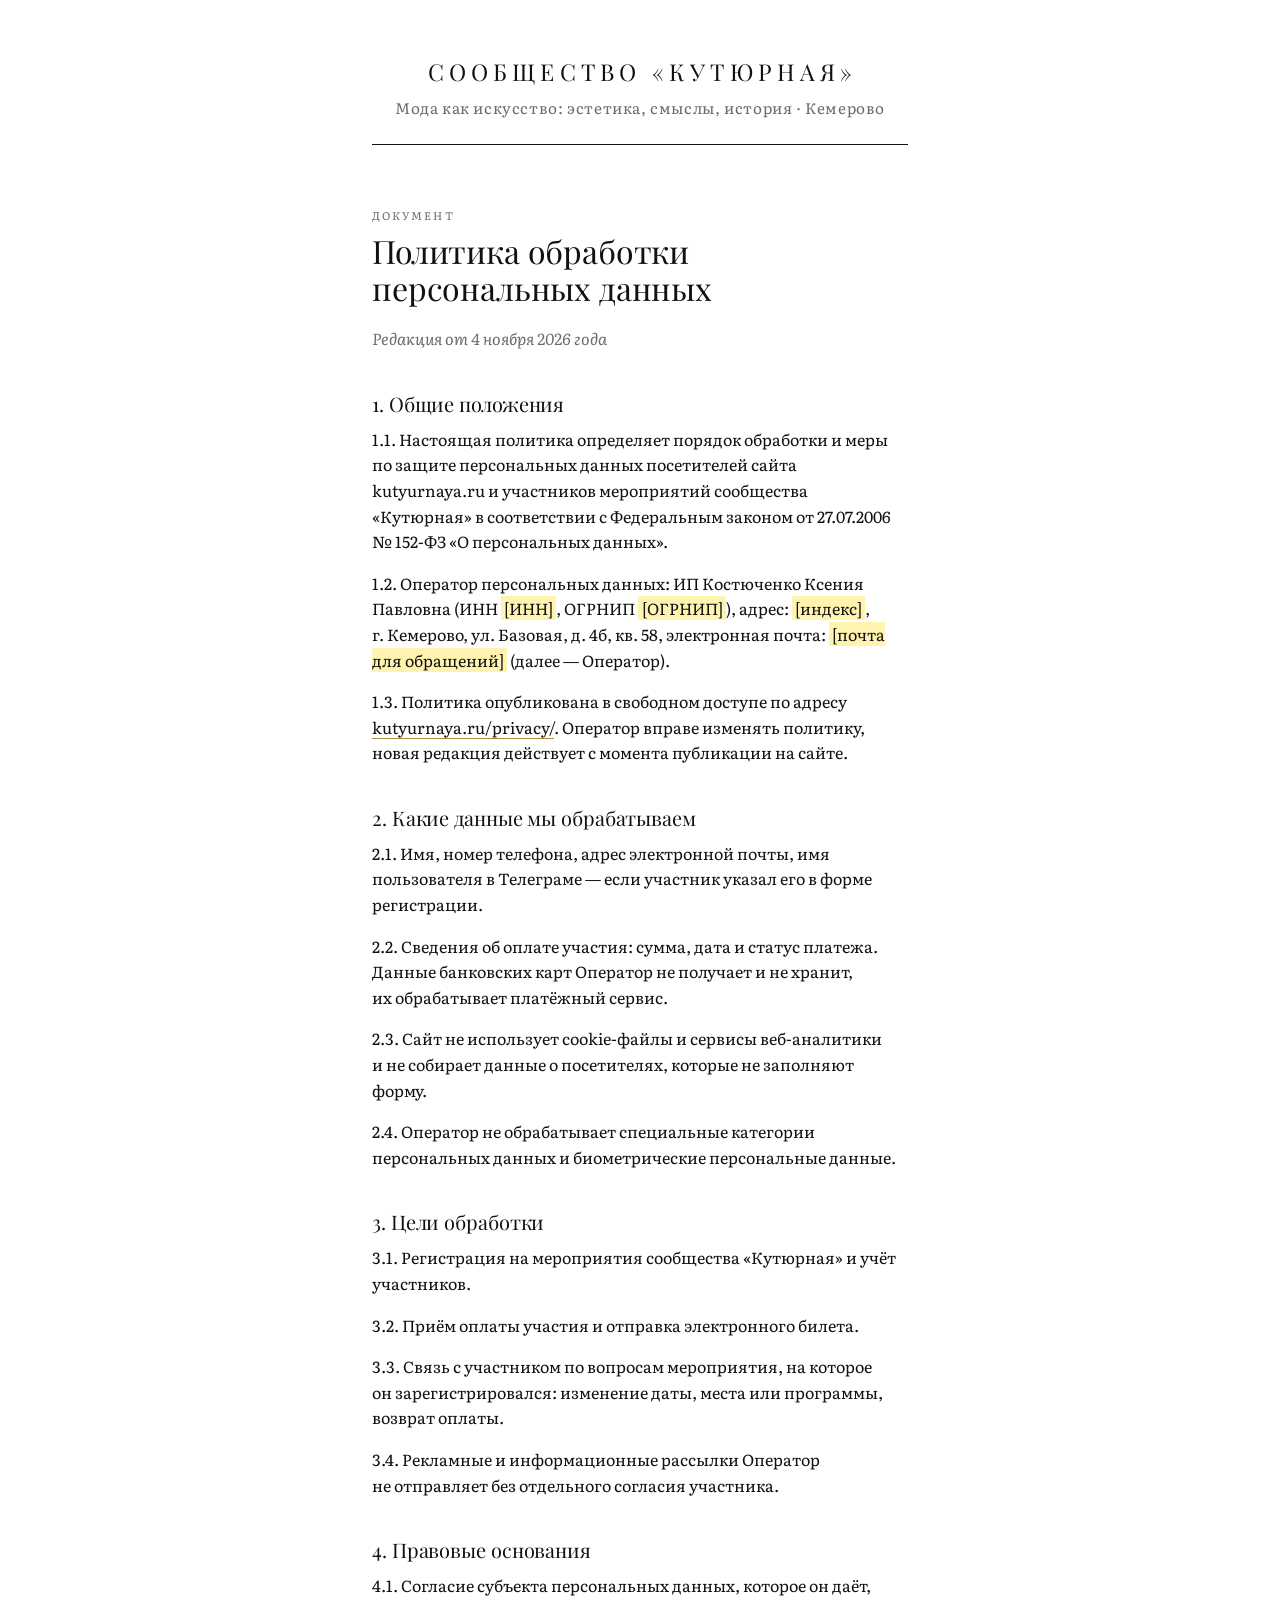
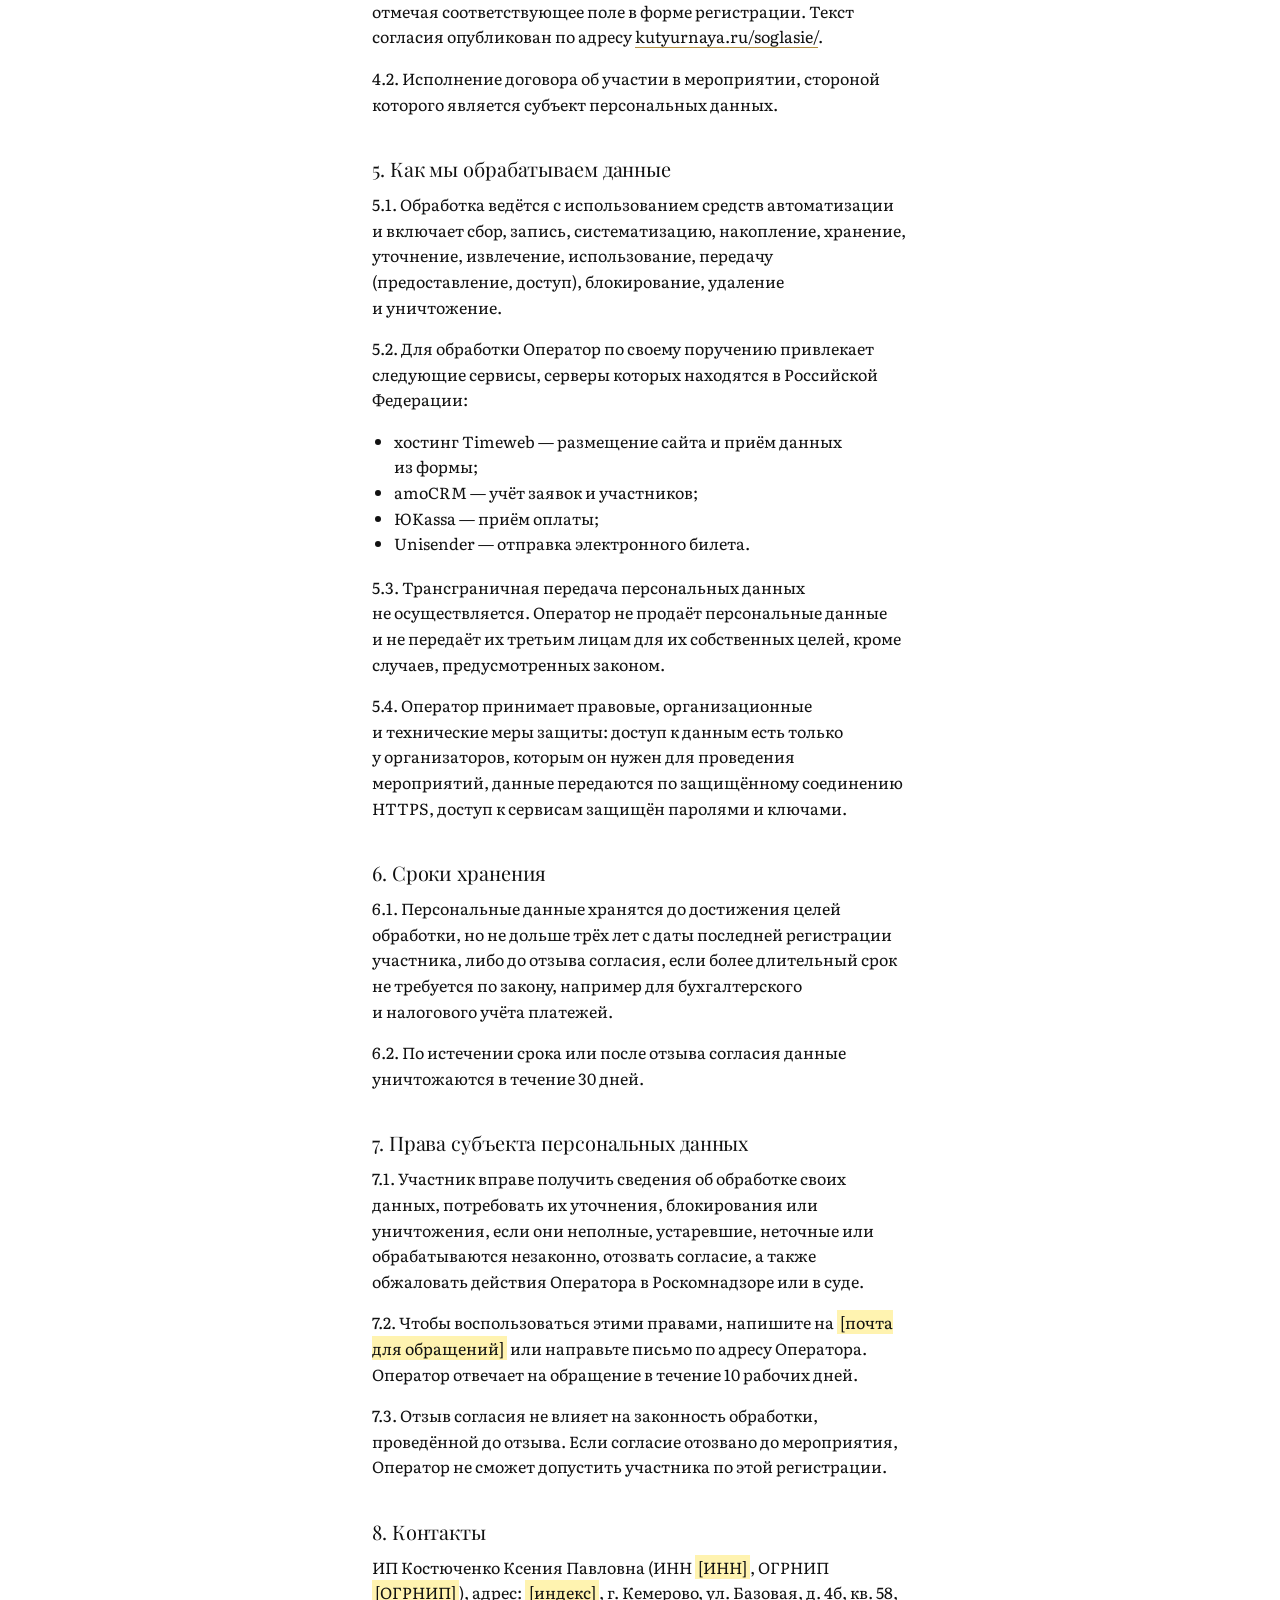
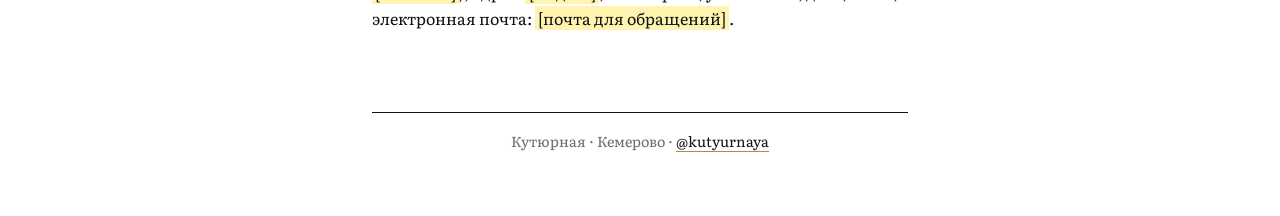
==== privacy/index.html @ 64390ed9 "Черновики: политика обработки ПДн и отдельное согласие, ссылки в форме и подвале (не опубликовано, ж" ====
<!DOCTYPE html>
<html lang="ru">
<head>
  <meta charset="utf-8">
  <meta name="viewport" content="width=device-width, initial-scale=1">
  <link rel="icon" href="/favicon.ico" sizes="16x16 32x32">
  <link rel="apple-touch-icon" sizes="180x180" href="/icons/apple-touch-icon.png">
  <link rel="stylesheet" href="/style.css?v=20261104b">
  <title>Политика обработки персональных данных — Кутюрная</title>
  <meta name="description" content="Политика обработки персональных данных сообщества «Кутюрная» на сайте kutyurnaya.ru.">
</head>
<body>
  <header class="site-header">
    <p class="site-name"><a href="/">Сообщество «Кутюрная»</a></p>
    <p class="site-tagline">Мода как искусство: эстетика, смыслы, история&nbsp;·&nbsp;Кемерово</p>
  </header>
  <main>
    <article class="note legal">
      <p class="kicker">Документ</p>
      <h1>Политика обработки персональных данных</h1>
      <p class="legal-date">Редакция от&nbsp;4&nbsp;ноября 2026&nbsp;года</p>

      <h2>1. Общие положения</h2>
      <p>1.1. Настоящая политика определяет порядок обработки и&nbsp;меры по&nbsp;защите персональных данных посетителей сайта kutyurnaya.ru и&nbsp;участников мероприятий сообщества «Кутюрная» в&nbsp;соответствии с&nbsp;Федеральным законом от&nbsp;27.07.2006 №&nbsp;152-ФЗ «О&nbsp;персональных данных».</p>
      <p>1.2. Оператор персональных данных: ИП Костюченко Ксения Павловна (ИНН <span class="todo">[ИНН]</span>, ОГРНИП <span class="todo">[ОГРНИП]</span>), адрес: <span class="todo">[индекс]</span>, г.&nbsp;Кемерово, ул.&nbsp;Базовая, д.&nbsp;4б, кв.&nbsp;58, электронная почта: <span class="todo">[почта для обращений]</span> (далее&nbsp;— Оператор).</p>
      <p>1.3. Политика опубликована в&nbsp;свободном доступе по&nbsp;адресу <a href="https://kutyurnaya.ru/privacy/">kutyurnaya.ru/privacy/</a>. Оператор вправе изменять политику, новая редакция действует с&nbsp;момента публикации на&nbsp;сайте.</p>

      <h2>2. Какие данные мы обрабатываем</h2>
      <p>2.1. Имя, номер телефона, адрес электронной почты, имя пользователя в&nbsp;Телеграме&nbsp;— если участник указал его в&nbsp;форме регистрации.</p>
      <p>2.2. Сведения об&nbsp;оплате участия: сумма, дата и&nbsp;статус платежа. Данные банковских карт Оператор не&nbsp;получает и&nbsp;не&nbsp;хранит, их&nbsp;обрабатывает платёжный сервис.</p>
      <p>2.3. Сайт не&nbsp;использует cookie-файлы и&nbsp;сервисы веб-аналитики и&nbsp;не&nbsp;собирает данные о&nbsp;посетителях, которые не&nbsp;заполняют форму.</p>
      <p>2.4. Оператор не&nbsp;обрабатывает специальные категории персональных данных и&nbsp;биометрические персональные данные.</p>

      <h2>3. Цели обработки</h2>
      <p>3.1. Регистрация на&nbsp;мероприятия сообщества «Кутюрная» и&nbsp;учёт участников.</p>
      <p>3.2. Приём оплаты участия и&nbsp;отправка электронного билета.</p>
      <p>3.3. Связь с&nbsp;участником по&nbsp;вопросам мероприятия, на&nbsp;которое он&nbsp;зарегистрировался: изменение даты, места или программы, возврат оплаты.</p>
      <p>3.4. Рекламные и&nbsp;информационные рассылки Оператор не&nbsp;отправляет без отдельного согласия участника.</p>

      <h2>4. Правовые основания</h2>
      <p>4.1. Согласие субъекта персональных данных, которое он&nbsp;даёт, отмечая соответствующее поле в&nbsp;форме регистрации. Текст согласия опубликован по&nbsp;адресу <a href="/soglasie/">kutyurnaya.ru/soglasie/</a>.</p>
      <p>4.2. Исполнение договора об&nbsp;участии в&nbsp;мероприятии, стороной которого является субъект персональных данных.</p>

      <h2>5. Как мы обрабатываем данные</h2>
      <p>5.1. Обработка ведётся с&nbsp;использованием средств автоматизации и&nbsp;включает сбор, запись, систематизацию, накопление, хранение, уточнение, извлечение, использование, передачу (предоставление, доступ), блокирование, удаление и&nbsp;уничтожение.</p>
      <p>5.2. Для обработки Оператор по&nbsp;своему поручению привлекает следующие сервисы, серверы которых находятся в&nbsp;Российской Федерации:</p>
      <ul>
        <li>хостинг Timeweb&nbsp;— размещение сайта и&nbsp;приём данных из&nbsp;формы;</li>
        <li>amoCRM&nbsp;— учёт заявок и&nbsp;участников;</li>
        <li>ЮKassa&nbsp;— приём оплаты;</li>
        <li>Unisender&nbsp;— отправка электронного билета.</li>
      </ul>
      <p>5.3. Трансграничная передача персональных данных не&nbsp;осуществляется. Оператор не&nbsp;продаёт персональные данные и&nbsp;не&nbsp;передаёт их&nbsp;третьим лицам для их&nbsp;собственных целей, кроме случаев, предусмотренных законом.</p>
      <p>5.4. Оператор принимает правовые, организационные и&nbsp;технические меры защиты: доступ к&nbsp;данным есть только у&nbsp;организаторов, которым он&nbsp;нужен для проведения мероприятий, данные передаются по&nbsp;защищённому соединению HTTPS, доступ к&nbsp;сервисам защищён паролями и&nbsp;ключами.</p>

      <h2>6. Сроки хранения</h2>
      <p>6.1. Персональные данные хранятся до&nbsp;достижения целей обработки, но&nbsp;не&nbsp;дольше трёх лет с&nbsp;даты последней регистрации участника, либо до&nbsp;отзыва согласия, если более длительный срок не&nbsp;требуется по&nbsp;закону, например для бухгалтерского и&nbsp;налогового учёта платежей.</p>
      <p>6.2. По&nbsp;истечении срока или после отзыва согласия данные уничтожаются в&nbsp;течение 30&nbsp;дней.</p>

      <h2>7. Права субъекта персональных данных</h2>
      <p>7.1. Участник вправе получить сведения об&nbsp;обработке своих данных, потребовать их&nbsp;уточнения, блокирования или уничтожения, если они неполные, устаревшие, неточные или обрабатываются незаконно, отозвать согласие, а&nbsp;также обжаловать действия Оператора в&nbsp;Роскомнадзоре или в&nbsp;суде.</p>
      <p>7.2. Чтобы воспользоваться этими правами, напишите на&nbsp;<span class="todo">[почта для обращений]</span> или направьте письмо по&nbsp;адресу Оператора. Оператор отвечает на&nbsp;обращение в&nbsp;течение 10&nbsp;рабочих дней.</p>
      <p>7.3. Отзыв согласия не&nbsp;влияет на&nbsp;законность обработки, проведённой до&nbsp;отзыва. Если согласие отозвано до&nbsp;мероприятия, Оператор не&nbsp;сможет допустить участника по&nbsp;этой регистрации.</p>

      <h2>8. Контакты</h2>
      <p>ИП Костюченко Ксения Павловна (ИНН <span class="todo">[ИНН]</span>, ОГРНИП <span class="todo">[ОГРНИП]</span>), адрес: <span class="todo">[индекс]</span>, г.&nbsp;Кемерово, ул.&nbsp;Базовая, д.&nbsp;4б, кв.&nbsp;58, электронная почта: <span class="todo">[почта для обращений]</span>.</p>
    </article>
  </main>
  <footer class="site-footer">
    <p>Кутюрная · Кемерово · <a href="https://t.me/Kutyurnaya">@kutyurnaya</a></p>
  </footer>
</body>
</html>
---- style.css ----
/* Палитра «Chanel»: белая бумага, чёрные чернила, золотой акцент */
:root {
  --paper: #ffffff; --ink: #111111; --muted: #6b6b6b; --rule: #111111; --gold: #b08d3f;
}
@font-face { font-family: "Playfair Display"; src: url(/fonts/playfair-display-v40-cyrillic_latin-regular.woff2) format("woff2"); font-weight: 400; font-display: swap; }
@font-face { font-family: "Playfair Display"; src: url(/fonts/playfair-display-v40-cyrillic_latin-700.woff2) format("woff2"); font-weight: 700; font-display: swap; }
@font-face { font-family: "Playfair Display"; src: url(/fonts/playfair-display-v40-cyrillic_latin-italic.woff2) format("woff2"); font-style: italic; font-display: swap; }
@font-face { font-family: "Literata"; src: url(/fonts/literata-v40-cyrillic_latin-regular.woff2) format("woff2"); font-weight: 400; font-display: swap; }
@font-face { font-family: "Literata"; src: url(/fonts/literata-v40-cyrillic_latin-700.woff2) format("woff2"); font-weight: 700; font-display: swap; }
@font-face { font-family: "Literata"; src: url(/fonts/literata-v40-cyrillic_latin-italic.woff2) format("woff2"); font-style: italic; font-display: swap; }

html { background: var(--paper); color: var(--ink); }
body {
  margin: 0 auto; padding: 3.5rem 1.25rem 4rem; max-width: 36rem; min-height: 100vh;
  box-sizing: border-box; display: flex; flex-direction: column;
  font: 400 1.125rem/1.65 "Literata", "PT Serif", Georgia, serif;
  hyphens: auto; font-feature-settings: "onum" 1;
  -webkit-font-smoothing: antialiased;
}
main { flex: 1; }
p { margin: 0 0 1em; }

h1, h2 { font-family: "Playfair Display", Georgia, serif; font-weight: 400; line-height: 1.15; margin: 0.2em 0 0.6em; letter-spacing: -0.005em; hyphens: manual; }
h1 { font-size: 2.4rem; }
h2 { font-size: 1.9rem; }

a { color: var(--ink); text-decoration: underline; text-decoration-color: var(--gold);
  text-decoration-thickness: 1px; text-underline-offset: 4px; }
a:hover { color: var(--gold); }

.site-header { text-align: center; border-bottom: 1px solid var(--rule); padding-bottom: 1.5rem; margin-bottom: 3.5rem; }
.site-name { font-family: "Playfair Display", Georgia, serif; font-size: 1.45rem; letter-spacing: 0.22em;
  text-transform: uppercase; margin: 0 0 0.5rem; padding-left: 0.22em; line-height: 1.35; }
.site-tagline { color: var(--muted); font-size: 0.95rem; letter-spacing: 0.04em; margin: 0; }

.kicker { font-variant-caps: all-small-caps; letter-spacing: 0.14em; color: var(--muted); margin: 0; font-size: 1.05rem; }

.fleuron { text-align: center; color: var(--gold); font-size: 1.3rem; margin: 2.5rem 0; }

.section-title { font-family: "Playfair Display", Georgia, serif; font-weight: 400; font-size: 1.1rem;
  font-variant-caps: all-small-caps; letter-spacing: 0.2em; color: var(--muted); text-align: center; margin: 0 0 2rem; }
.event h3 { font-family: "Playfair Display", Georgia, serif; font-weight: 400; font-size: 1.6rem; line-height: 1.2;
  margin: 0.2em 0 0.8em; hyphens: manual; }
.event-photo { margin: 0 0 1.25rem; max-width: 100%; }
.event-photo img { display: block; width: 100%; max-width: 100%; height: auto; }
.event-link { margin-top: 1.25rem; }

.heart { color: var(--ink); font-size: 0.95em; }

.cta { margin-top: 1.75rem; }
.cta a { display: inline-block; padding: 0.7rem 1.4rem; border: 1px solid var(--ink);
  text-decoration: none; font-variant-caps: all-small-caps; letter-spacing: 0.12em; font-size: 1.05rem; }
.cta a:hover { background: var(--ink); color: var(--paper); }

.site-footer { margin-top: 4rem; border-top: 1px solid var(--rule); padding-top: 1rem;
  color: var(--muted); font-size: 0.9rem; text-align: center; }
.site-footer p { margin: 0; }

@media (max-width: 480px) {
  body { padding-top: 2.5rem; }
  h1 { font-size: 1.9rem; }
  h2 { font-size: 1.55rem; }
  .event h3 { font-size: 1.35rem; }
  .site-name { font-size: 1.05rem; letter-spacing: 0.16em; padding-left: 0.16em; }
}

/* Форма регистрации */
.site-name a { color: inherit; text-decoration: none; }
.reg-form { display: grid; gap: 1.1rem; margin-top: 1.5rem; }
.reg-form label { display: grid; gap: 0.35rem; font-variant-caps: all-small-caps; letter-spacing: 0.1em; font-size: 1.05rem; }
.reg-form .hint { font-variant-caps: normal; letter-spacing: 0; font-size: 0.85rem; color: var(--muted); font-style: italic; }
.reg-form input:not([type="checkbox"]) { font: inherit; font-variant-caps: normal; letter-spacing: 0; font-size: 1.05rem;
  padding: 0.6rem 0.75rem; border: 1px solid var(--muted); border-radius: 0; background: var(--paper); color: var(--ink); width: 100%; box-sizing: border-box; }
.reg-form input:focus { outline: 2px solid var(--gold); outline-offset: 1px; border-color: var(--ink); }
.reg-form .consent { display: flex; gap: 0.6rem; align-items: baseline; font-variant-caps: normal; letter-spacing: 0; font-size: 0.95rem; }
.reg-form .consent input { accent-color: var(--ink); width: 1.05rem; height: 1.05rem; flex: none; }
.reg-form .hp { position: absolute; left: -10000px; width: 1px; height: 1px; overflow: hidden; }
.reg-form button { font: inherit; font-variant-caps: all-small-caps; letter-spacing: 0.12em; font-size: 1.1rem; cursor: pointer;
  padding: 0.8rem 1.4rem; border: 1px solid var(--ink); background: var(--ink); color: var(--paper); justify-self: start; }
.reg-form button:hover { background: var(--paper); color: var(--ink); }

/* Юридические страницы */
.legal h1 { font-size: 2rem; }
.legal h2 { font-size: 1.25rem; margin: 2em 0 0.6em; }
.legal p, .legal li { font-size: 1rem; line-height: 1.6; }
.legal ul { padding-left: 1.2em; margin: 0 0 1em; }
.legal-date { color: var(--muted); font-style: italic; }
.todo { background: #fff3b0; padding: 0 0.2em; }
.site-footer .legal-links { margin-top: 0.4rem; font-size: 0.85rem; }
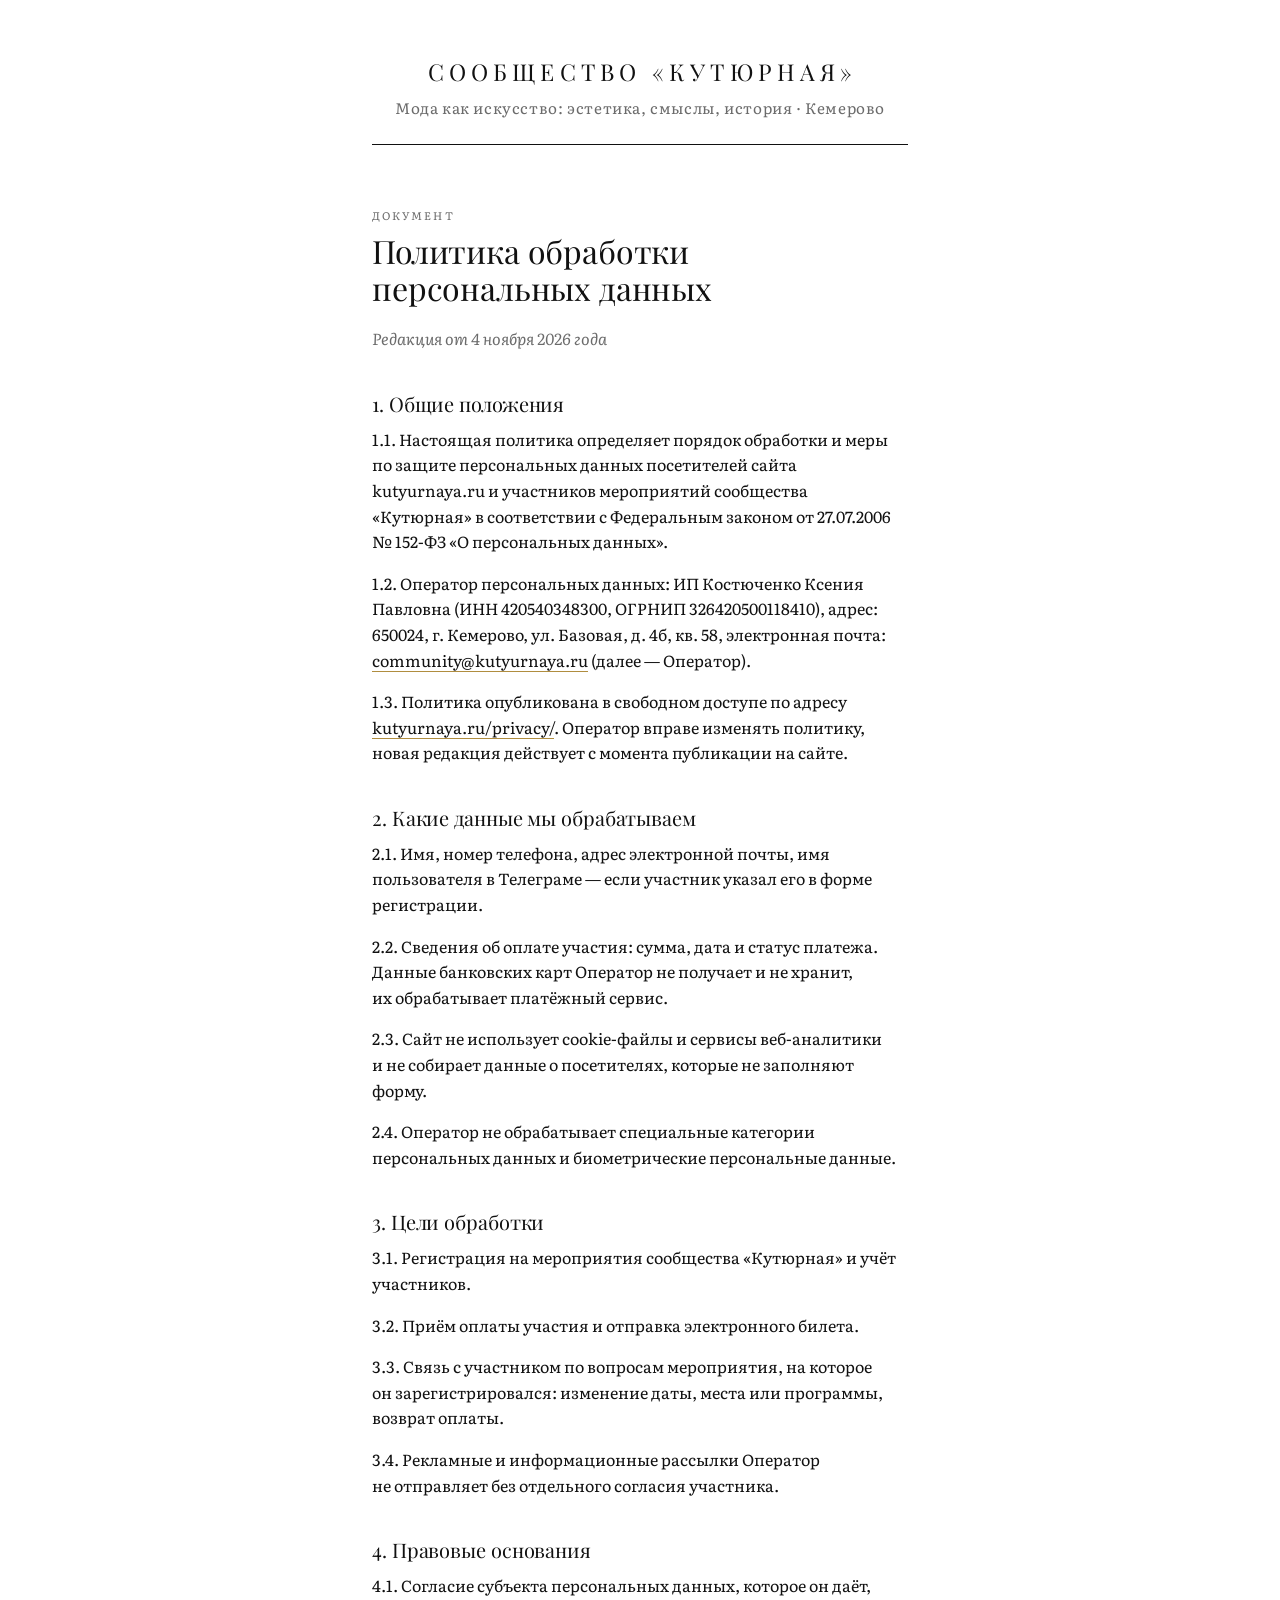
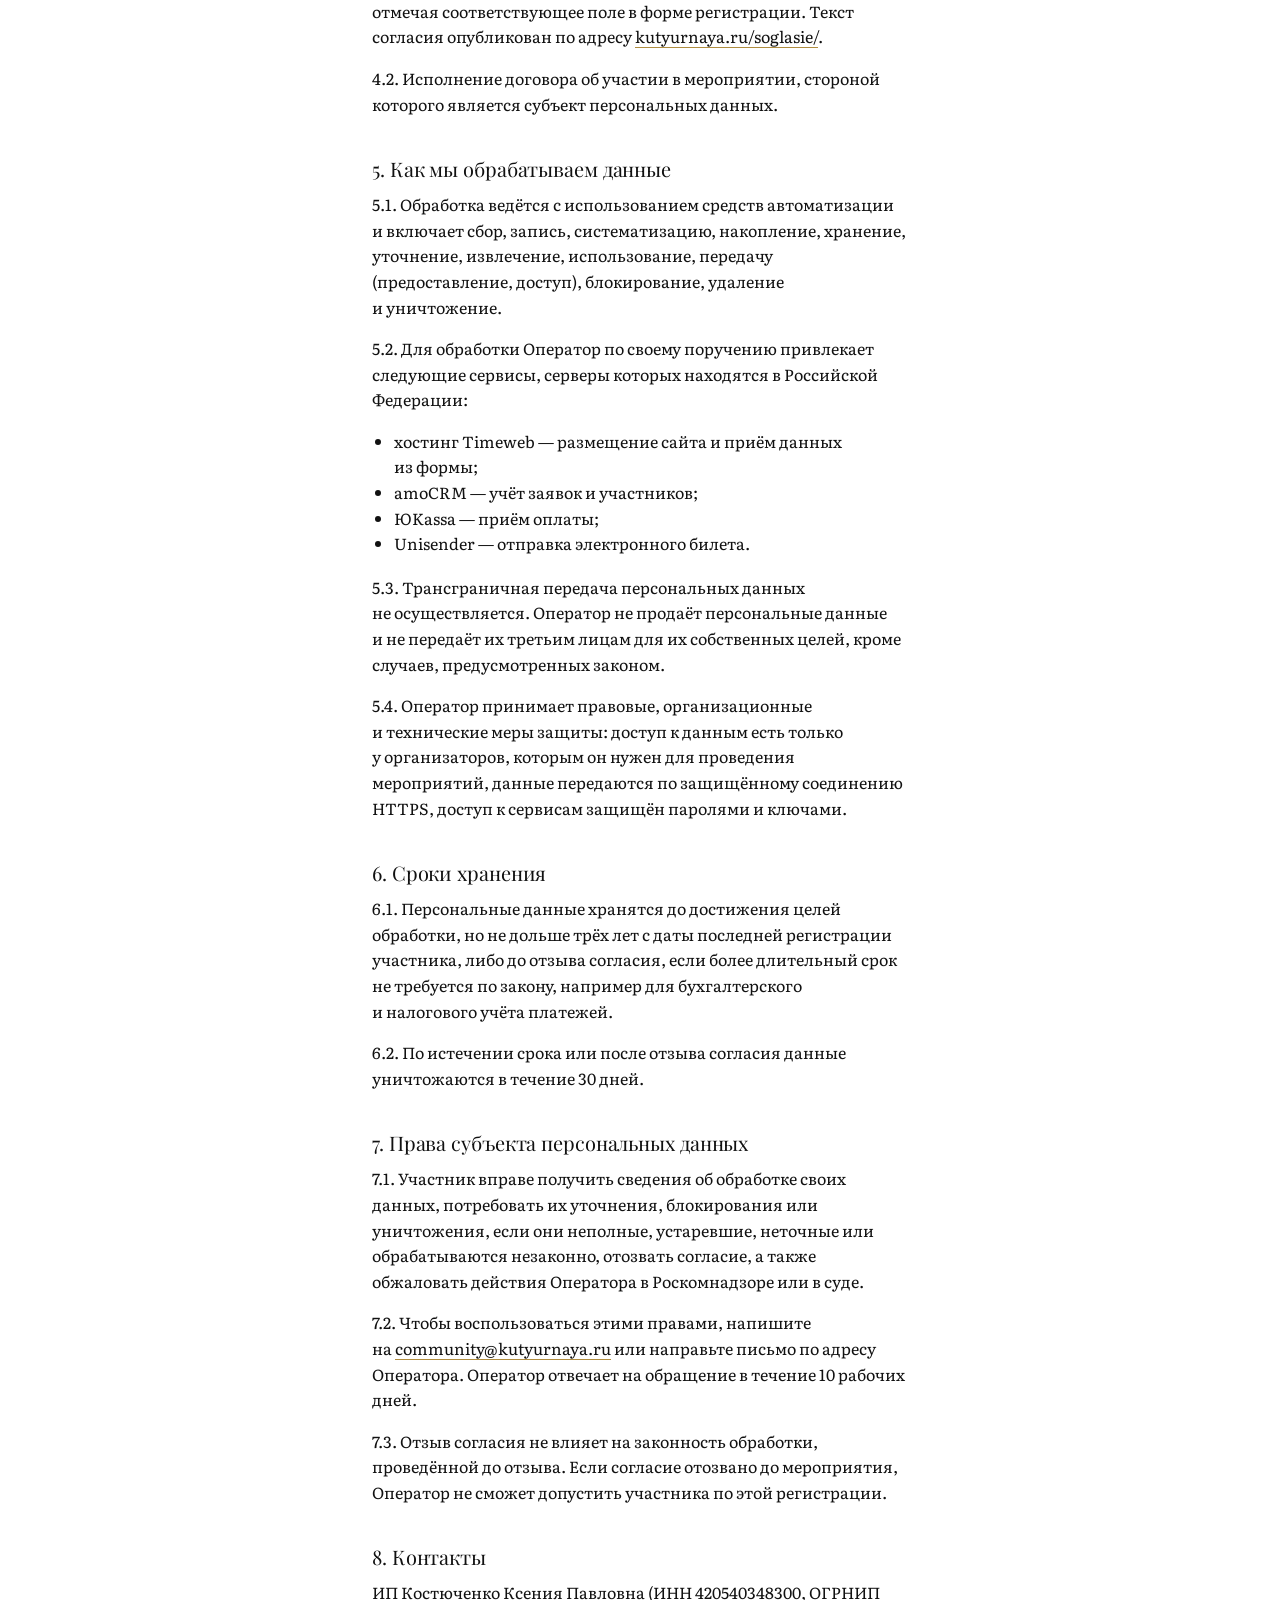
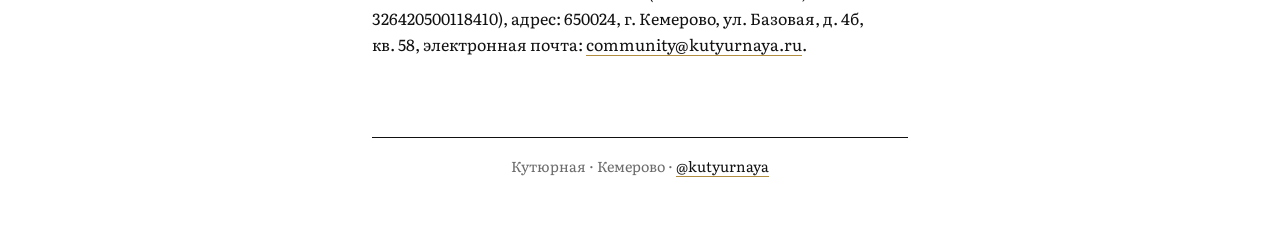
==== commit 7e7c9e48: "Политика и согласие: реквизиты ИП, почта для обращений Co-Authored-By: Claude Opus 5.5 <noreply@anth" ====
--- a/privacy/index.html
+++ b/privacy/index.html
@@ -22,7 +22,7 @@
 
       <h2>1. Общие положения</h2>
       <p>1.1. Настоящая политика определяет порядок обработки и&nbsp;меры по&nbsp;защите персональных данных посетителей сайта kutyurnaya.ru и&nbsp;участников мероприятий сообщества «Кутюрная» в&nbsp;соответствии с&nbsp;Федеральным законом от&nbsp;27.07.2006 №&nbsp;152-ФЗ «О&nbsp;персональных данных».</p>
-      <p>1.2. Оператор персональных данных: ИП Костюченко Ксения Павловна (ИНН <span class="todo">[ИНН]</span>, ОГРНИП <span class="todo">[ОГРНИП]</span>), адрес: <span class="todo">[индекс]</span>, г.&nbsp;Кемерово, ул.&nbsp;Базовая, д.&nbsp;4б, кв.&nbsp;58, электронная почта: <span class="todo">[почта для обращений]</span> (далее&nbsp;— Оператор).</p>
+      <p>1.2. Оператор персональных данных: ИП Костюченко Ксения Павловна (ИНН 420540348300, ОГРНИП 326420500118410), адрес: 650024, г.&nbsp;Кемерово, ул.&nbsp;Базовая, д.&nbsp;4б, кв.&nbsp;58, электронная почта: <a href="mailto:community@kutyurnaya.ru">community@kutyurnaya.ru</a> (далее&nbsp;— Оператор).</p>
       <p>1.3. Политика опубликована в&nbsp;свободном доступе по&nbsp;адресу <a href="https://kutyurnaya.ru/privacy/">kutyurnaya.ru/privacy/</a>. Оператор вправе изменять политику, новая редакция действует с&nbsp;момента публикации на&nbsp;сайте.</p>
 
       <h2>2. Какие данные мы обрабатываем</h2>
@@ -59,11 +59,11 @@
 
       <h2>7. Права субъекта персональных данных</h2>
       <p>7.1. Участник вправе получить сведения об&nbsp;обработке своих данных, потребовать их&nbsp;уточнения, блокирования или уничтожения, если они неполные, устаревшие, неточные или обрабатываются незаконно, отозвать согласие, а&nbsp;также обжаловать действия Оператора в&nbsp;Роскомнадзоре или в&nbsp;суде.</p>
-      <p>7.2. Чтобы воспользоваться этими правами, напишите на&nbsp;<span class="todo">[почта для обращений]</span> или направьте письмо по&nbsp;адресу Оператора. Оператор отвечает на&nbsp;обращение в&nbsp;течение 10&nbsp;рабочих дней.</p>
+      <p>7.2. Чтобы воспользоваться этими правами, напишите на&nbsp;<a href="mailto:community@kutyurnaya.ru">community@kutyurnaya.ru</a> или направьте письмо по&nbsp;адресу Оператора. Оператор отвечает на&nbsp;обращение в&nbsp;течение 10&nbsp;рабочих дней.</p>
       <p>7.3. Отзыв согласия не&nbsp;влияет на&nbsp;законность обработки, проведённой до&nbsp;отзыва. Если согласие отозвано до&nbsp;мероприятия, Оператор не&nbsp;сможет допустить участника по&nbsp;этой регистрации.</p>
 
       <h2>8. Контакты</h2>
-      <p>ИП Костюченко Ксения Павловна (ИНН <span class="todo">[ИНН]</span>, ОГРНИП <span class="todo">[ОГРНИП]</span>), адрес: <span class="todo">[индекс]</span>, г.&nbsp;Кемерово, ул.&nbsp;Базовая, д.&nbsp;4б, кв.&nbsp;58, электронная почта: <span class="todo">[почта для обращений]</span>.</p>
+      <p>ИП Костюченко Ксения Павловна (ИНН 420540348300, ОГРНИП 326420500118410), адрес: 650024, г.&nbsp;Кемерово, ул.&nbsp;Базовая, д.&nbsp;4б, кв.&nbsp;58, электронная почта: <a href="mailto:community@kutyurnaya.ru">community@kutyurnaya.ru</a>.</p>
     </article>
   </main>
   <footer class="site-footer">
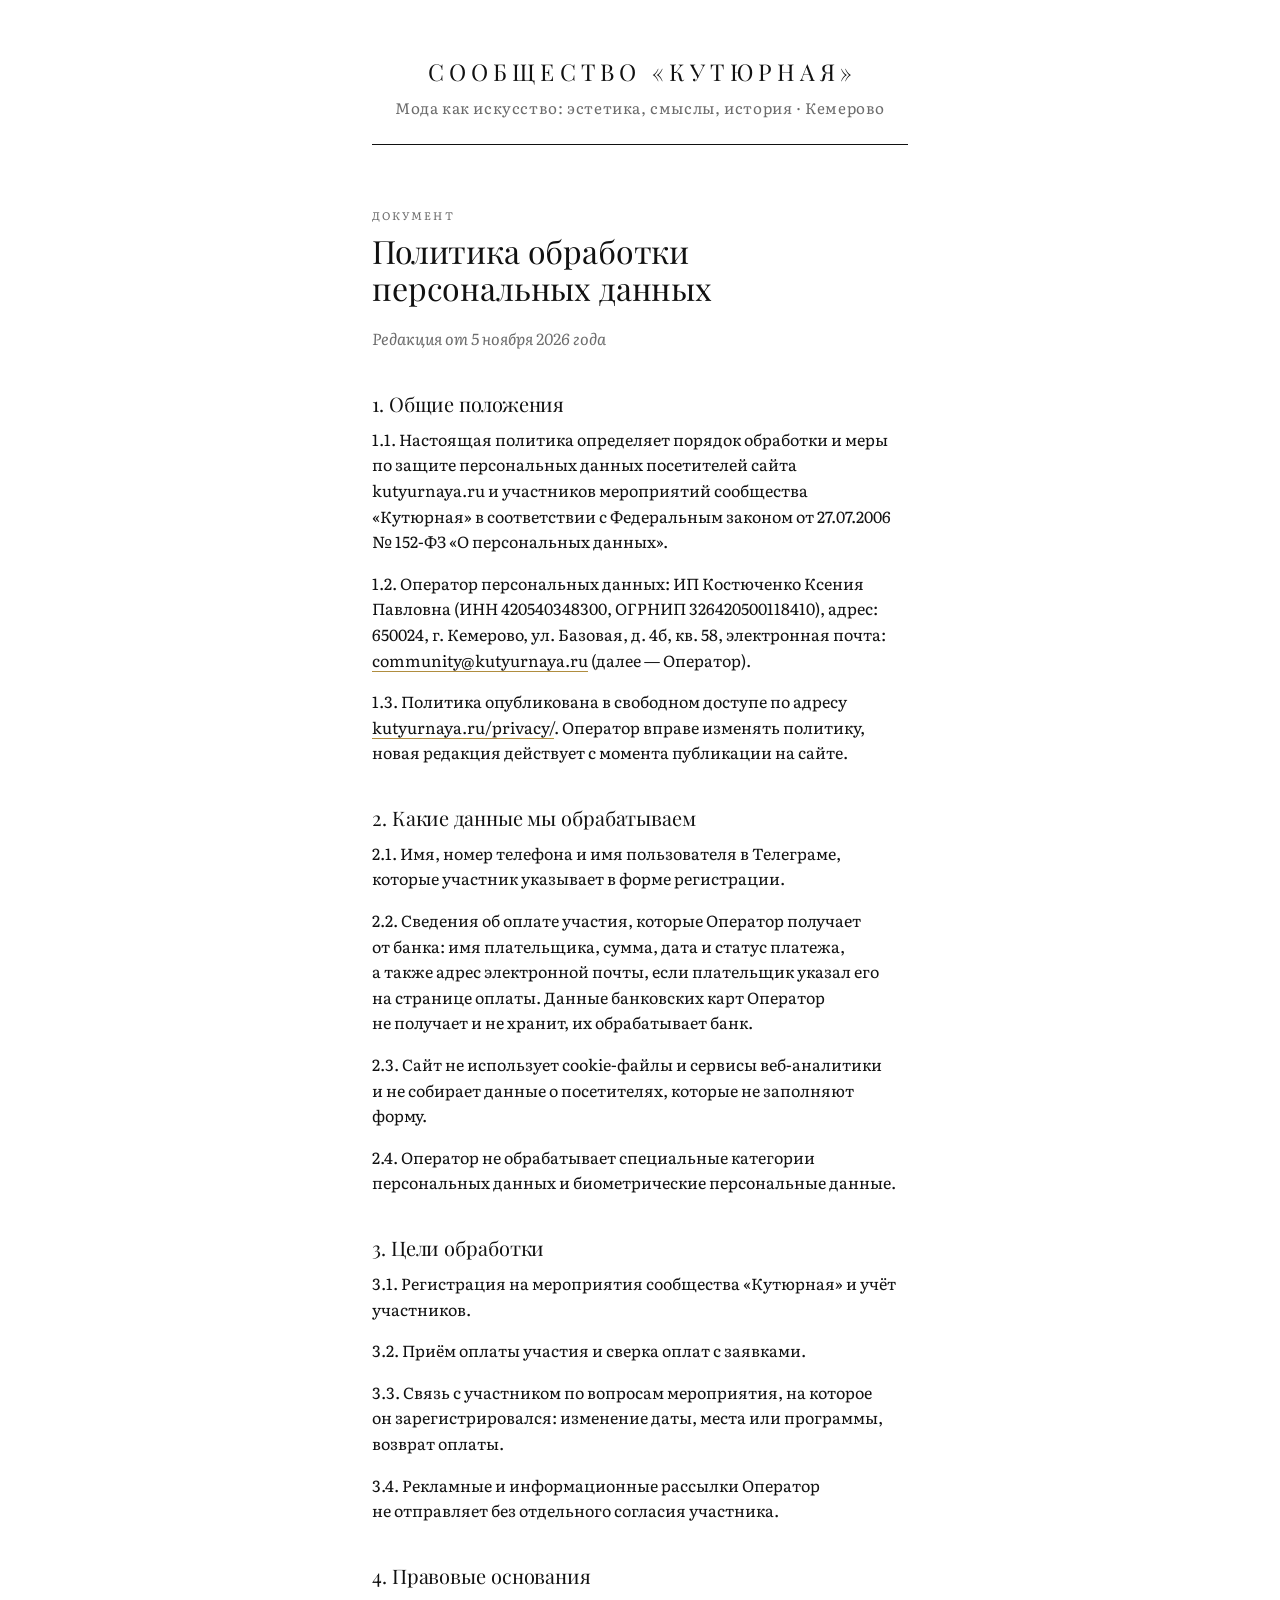
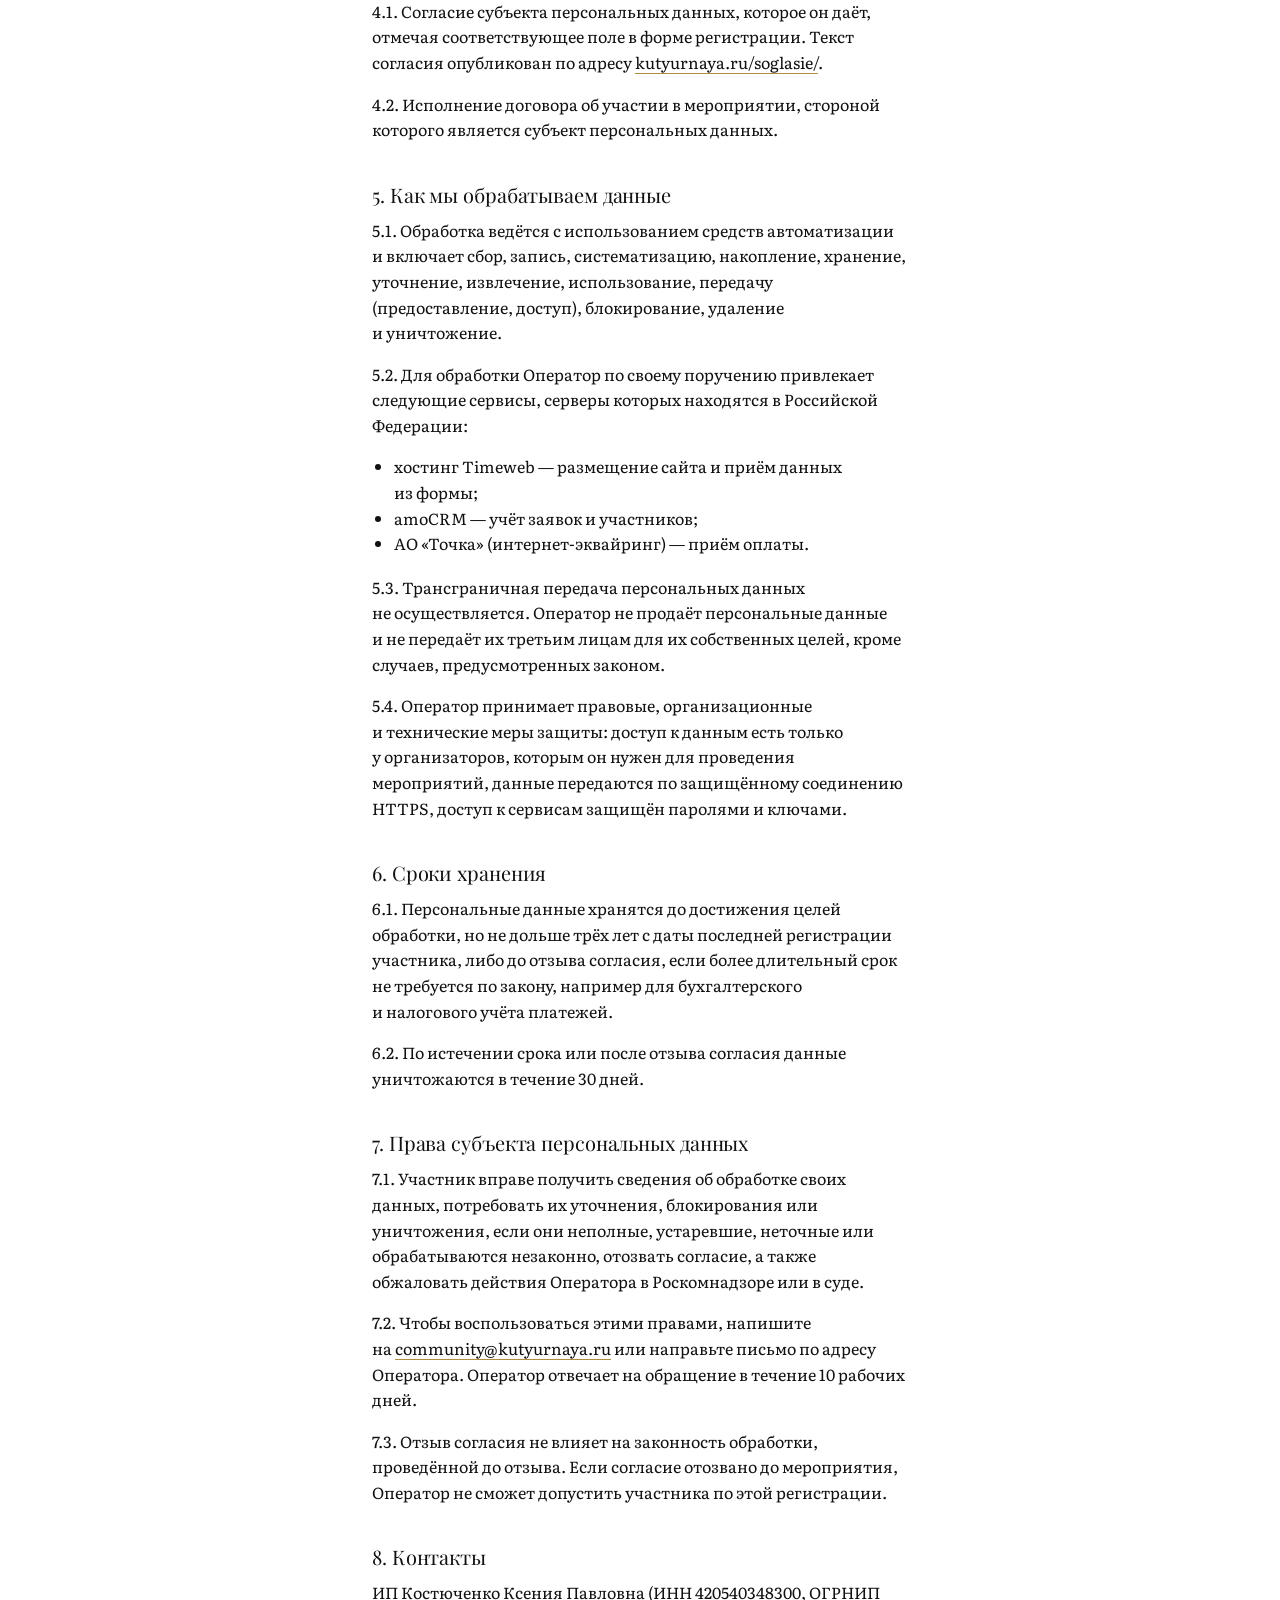
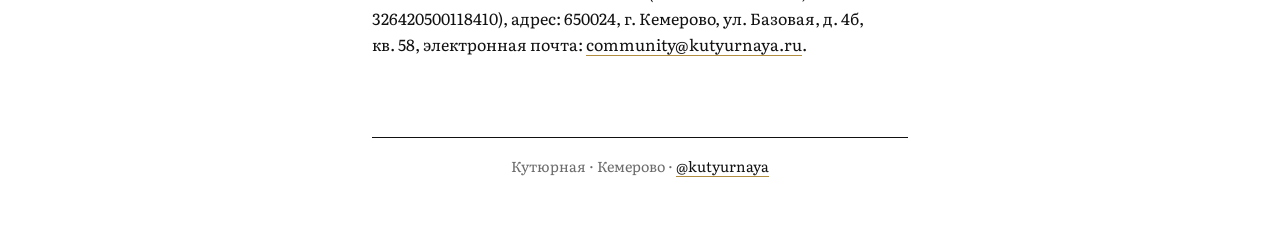
==== commit bae0dd77: "Регистрация на «Историю модных показов» 22 ноября: форма на главной, поля имя/телефон/телеграм, опла" ====
--- a/privacy/index.html
+++ b/privacy/index.html
@@ -5,7 +5,7 @@
   <meta name="viewport" content="width=device-width, initial-scale=1">
   <link rel="icon" href="/favicon.ico" sizes="16x16 32x32">
   <link rel="apple-touch-icon" sizes="180x180" href="/icons/apple-touch-icon.png">
-  <link rel="stylesheet" href="/style.css?v=20261104b">
+  <link rel="stylesheet" href="/style.css?v=20261104c">
   <title>Политика обработки персональных данных — Кутюрная</title>
   <meta name="description" content="Политика обработки персональных данных сообщества «Кутюрная» на сайте kutyurnaya.ru.">
 </head>
@@ -18,7 +18,7 @@
     <article class="note legal">
       <p class="kicker">Документ</p>
       <h1>Политика обработки персональных данных</h1>
-      <p class="legal-date">Редакция от&nbsp;4&nbsp;ноября 2026&nbsp;года</p>
+      <p class="legal-date">Редакция от&nbsp;5&nbsp;ноября 2026&nbsp;года</p>
 
       <h2>1. Общие положения</h2>
       <p>1.1. Настоящая политика определяет порядок обработки и&nbsp;меры по&nbsp;защите персональных данных посетителей сайта kutyurnaya.ru и&nbsp;участников мероприятий сообщества «Кутюрная» в&nbsp;соответствии с&nbsp;Федеральным законом от&nbsp;27.07.2006 №&nbsp;152-ФЗ «О&nbsp;персональных данных».</p>
@@ -26,14 +26,14 @@
       <p>1.3. Политика опубликована в&nbsp;свободном доступе по&nbsp;адресу <a href="https://kutyurnaya.ru/privacy/">kutyurnaya.ru/privacy/</a>. Оператор вправе изменять политику, новая редакция действует с&nbsp;момента публикации на&nbsp;сайте.</p>
 
       <h2>2. Какие данные мы обрабатываем</h2>
-      <p>2.1. Имя, номер телефона, адрес электронной почты, имя пользователя в&nbsp;Телеграме&nbsp;— если участник указал его в&nbsp;форме регистрации.</p>
-      <p>2.2. Сведения об&nbsp;оплате участия: сумма, дата и&nbsp;статус платежа. Данные банковских карт Оператор не&nbsp;получает и&nbsp;не&nbsp;хранит, их&nbsp;обрабатывает платёжный сервис.</p>
+      <p>2.1. Имя, номер телефона и&nbsp;имя пользователя в&nbsp;Телеграме, которые участник указывает в&nbsp;форме регистрации.</p>
+      <p>2.2. Сведения об&nbsp;оплате участия, которые Оператор получает от&nbsp;банка: имя плательщика, сумма, дата и&nbsp;статус платежа, а&nbsp;также адрес электронной почты, если плательщик указал его на&nbsp;странице оплаты. Данные банковских карт Оператор не&nbsp;получает и&nbsp;не&nbsp;хранит, их&nbsp;обрабатывает банк.</p>
       <p>2.3. Сайт не&nbsp;использует cookie-файлы и&nbsp;сервисы веб-аналитики и&nbsp;не&nbsp;собирает данные о&nbsp;посетителях, которые не&nbsp;заполняют форму.</p>
       <p>2.4. Оператор не&nbsp;обрабатывает специальные категории персональных данных и&nbsp;биометрические персональные данные.</p>
 
       <h2>3. Цели обработки</h2>
       <p>3.1. Регистрация на&nbsp;мероприятия сообщества «Кутюрная» и&nbsp;учёт участников.</p>
-      <p>3.2. Приём оплаты участия и&nbsp;отправка электронного билета.</p>
+      <p>3.2. Приём оплаты участия и&nbsp;сверка оплат с&nbsp;заявками.</p>
       <p>3.3. Связь с&nbsp;участником по&nbsp;вопросам мероприятия, на&nbsp;которое он&nbsp;зарегистрировался: изменение даты, места или программы, возврат оплаты.</p>
       <p>3.4. Рекламные и&nbsp;информационные рассылки Оператор не&nbsp;отправляет без отдельного согласия участника.</p>
 
@@ -47,8 +47,7 @@
       <ul>
         <li>хостинг Timeweb&nbsp;— размещение сайта и&nbsp;приём данных из&nbsp;формы;</li>
         <li>amoCRM&nbsp;— учёт заявок и&nbsp;участников;</li>
-        <li>ЮKassa&nbsp;— приём оплаты;</li>
-        <li>Unisender&nbsp;— отправка электронного билета.</li>
+        <li>АО «Точка» (интернет-эквайринг)&nbsp;— приём оплаты.</li>
       </ul>
       <p>5.3. Трансграничная передача персональных данных не&nbsp;осуществляется. Оператор не&nbsp;продаёт персональные данные и&nbsp;не&nbsp;передаёт их&nbsp;третьим лицам для их&nbsp;собственных целей, кроме случаев, предусмотренных законом.</p>
       <p>5.4. Оператор принимает правовые, организационные и&nbsp;технические меры защиты: доступ к&nbsp;данным есть только у&nbsp;организаторов, которым он&nbsp;нужен для проведения мероприятий, данные передаются по&nbsp;защищённому соединению HTTPS, доступ к&nbsp;сервисам защищён паролями и&nbsp;ключами.</p>
--- a/style.css
+++ b/style.css
@@ -87,3 +87,7 @@
 .legal-date { color: var(--muted); font-style: italic; }
 .todo { background: #fff3b0; padding: 0 0.2em; }
 .site-footer .legal-links { margin-top: 0.4rem; font-size: 0.85rem; }
+
+.event-place { margin: 0 0 0.3rem; }
+.event-price { margin: 0 0 0.5rem; font-variant-caps: all-small-caps; letter-spacing: 0.1em; font-size: 1.1rem; }
+.form-note { font-size: 0.9rem; color: var(--muted); margin: 0; }
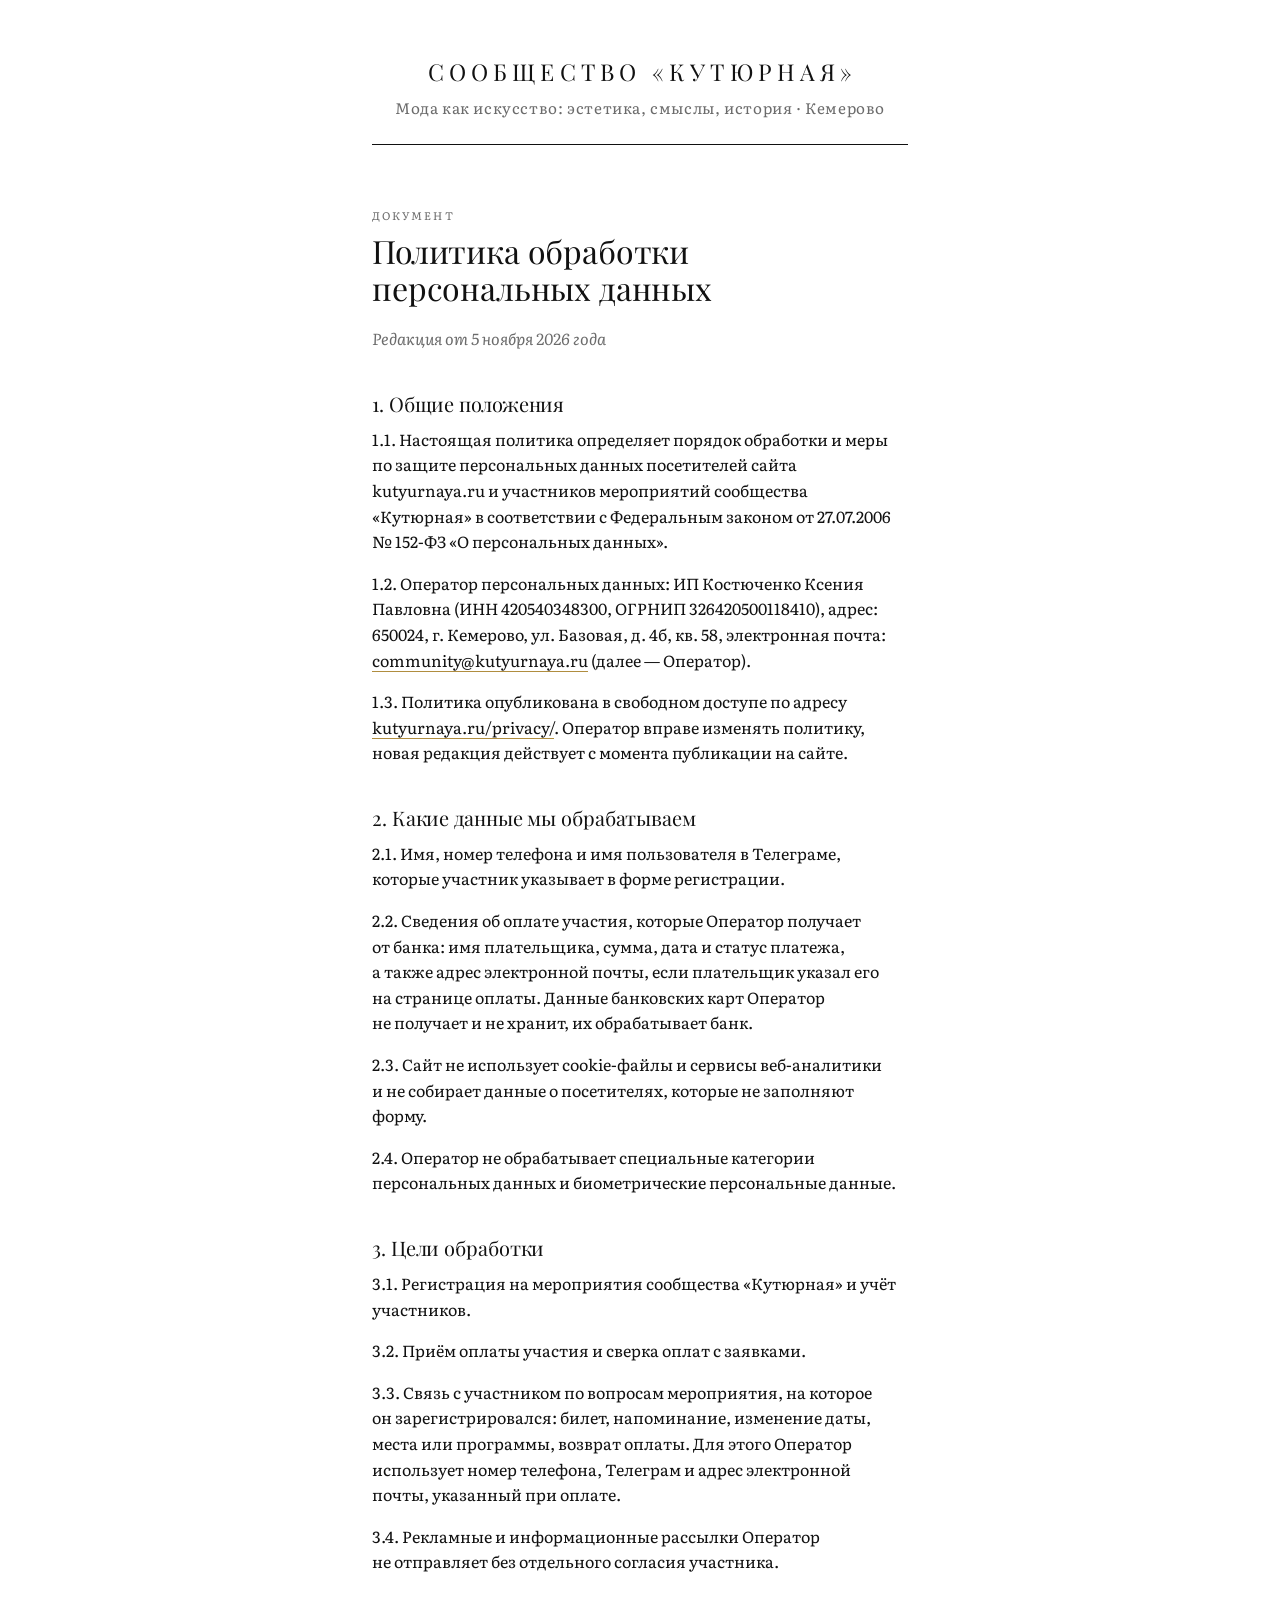
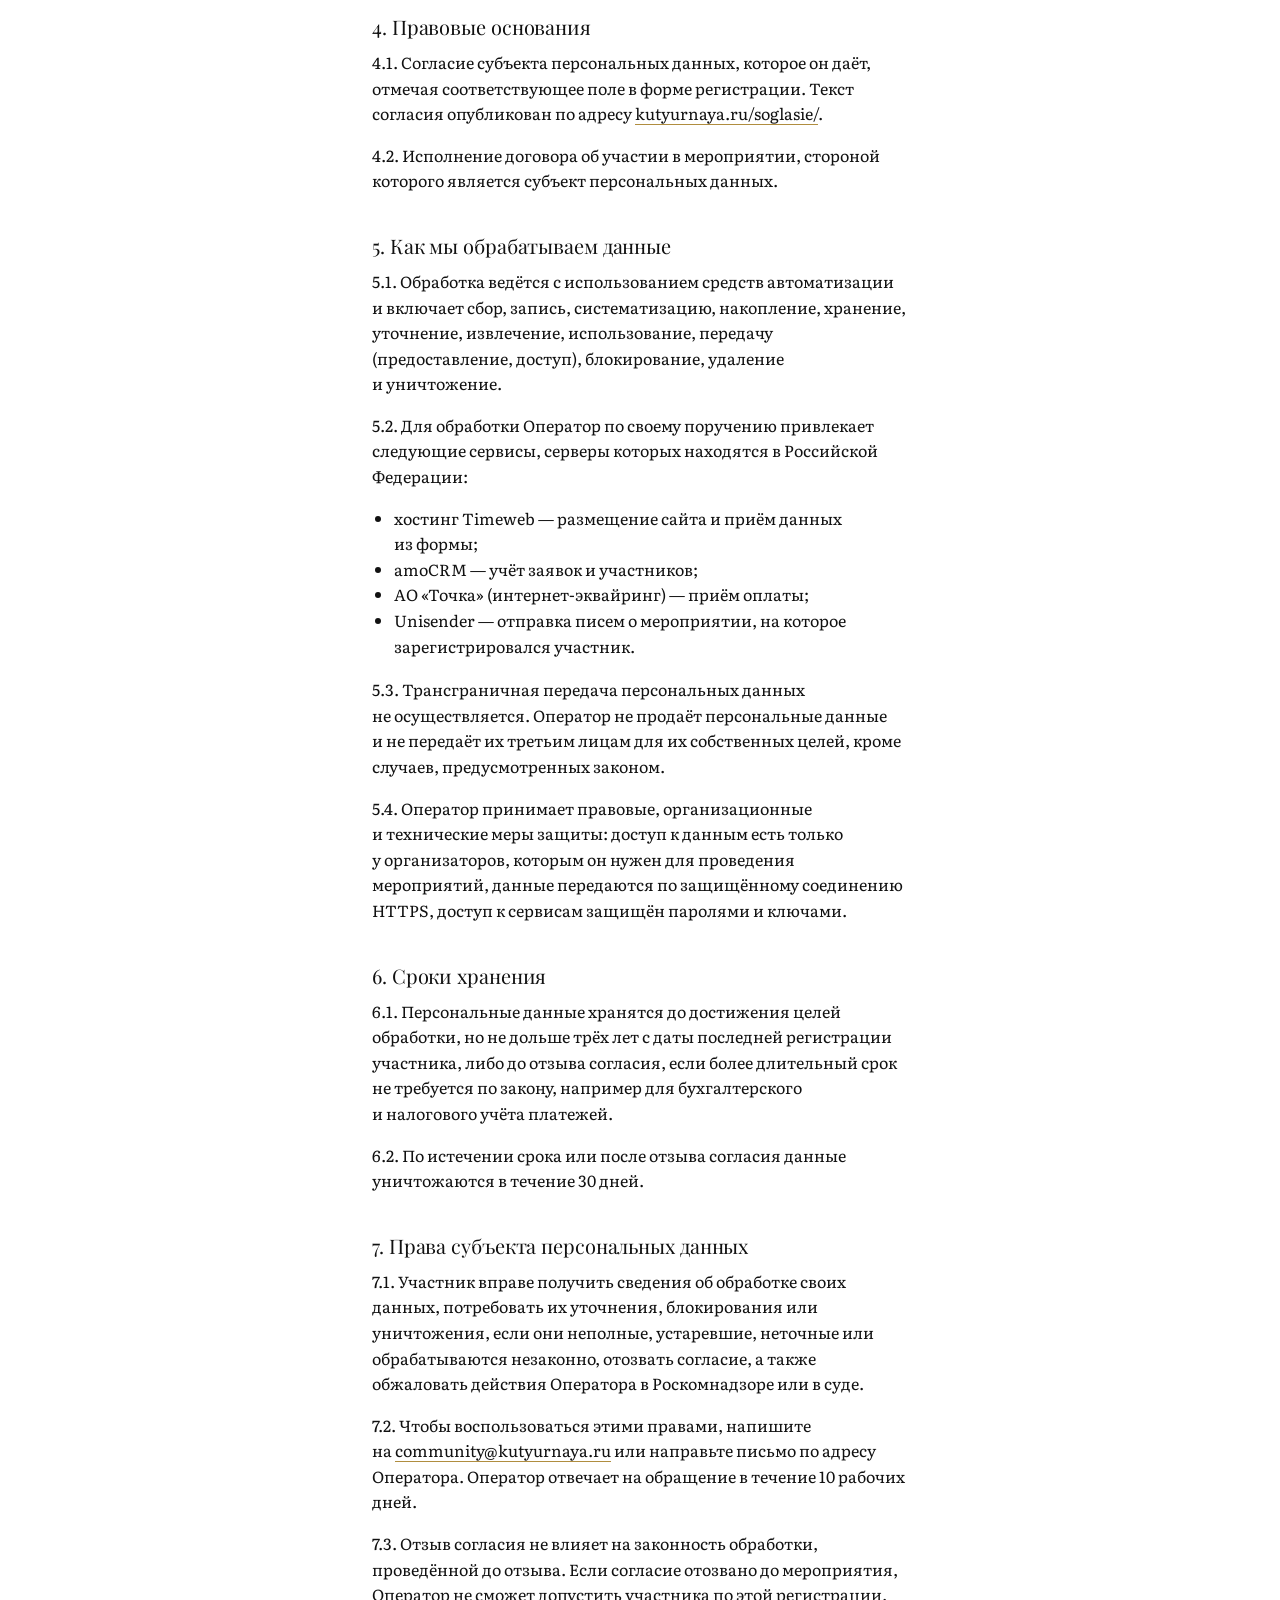
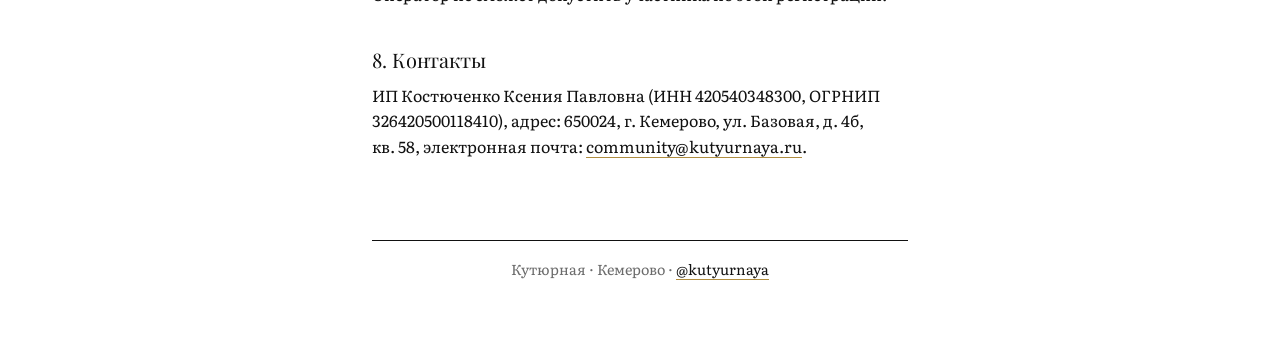
==== commit 9f7fa8d8: "Политика и согласие: Unisender для писем о мероприятии, на которое записался участник Co-Authored-By" ====
--- a/privacy/index.html
+++ b/privacy/index.html
@@ -34,7 +34,7 @@
       <h2>3. Цели обработки</h2>
       <p>3.1. Регистрация на&nbsp;мероприятия сообщества «Кутюрная» и&nbsp;учёт участников.</p>
       <p>3.2. Приём оплаты участия и&nbsp;сверка оплат с&nbsp;заявками.</p>
-      <p>3.3. Связь с&nbsp;участником по&nbsp;вопросам мероприятия, на&nbsp;которое он&nbsp;зарегистрировался: изменение даты, места или программы, возврат оплаты.</p>
+      <p>3.3. Связь с&nbsp;участником по&nbsp;вопросам мероприятия, на&nbsp;которое он&nbsp;зарегистрировался: билет, напоминание, изменение даты, места или программы, возврат оплаты. Для этого Оператор использует номер телефона, Телеграм и&nbsp;адрес электронной почты, указанный при оплате.</p>
       <p>3.4. Рекламные и&nbsp;информационные рассылки Оператор не&nbsp;отправляет без отдельного согласия участника.</p>
 
       <h2>4. Правовые основания</h2>
@@ -47,7 +47,8 @@
       <ul>
         <li>хостинг Timeweb&nbsp;— размещение сайта и&nbsp;приём данных из&nbsp;формы;</li>
         <li>amoCRM&nbsp;— учёт заявок и&nbsp;участников;</li>
-        <li>АО «Точка» (интернет-эквайринг)&nbsp;— приём оплаты.</li>
+        <li>АО «Точка» (интернет-эквайринг)&nbsp;— приём оплаты;</li>
+        <li>Unisender&nbsp;— отправка писем о&nbsp;мероприятии, на&nbsp;которое зарегистрировался участник.</li>
       </ul>
       <p>5.3. Трансграничная передача персональных данных не&nbsp;осуществляется. Оператор не&nbsp;продаёт персональные данные и&nbsp;не&nbsp;передаёт их&nbsp;третьим лицам для их&nbsp;собственных целей, кроме случаев, предусмотренных законом.</p>
       <p>5.4. Оператор принимает правовые, организационные и&nbsp;технические меры защиты: доступ к&nbsp;данным есть только у&nbsp;организаторов, которым он&nbsp;нужен для проведения мероприятий, данные передаются по&nbsp;защищённому соединению HTTPS, доступ к&nbsp;сервисам защищён паролями и&nbsp;ключами.</p>
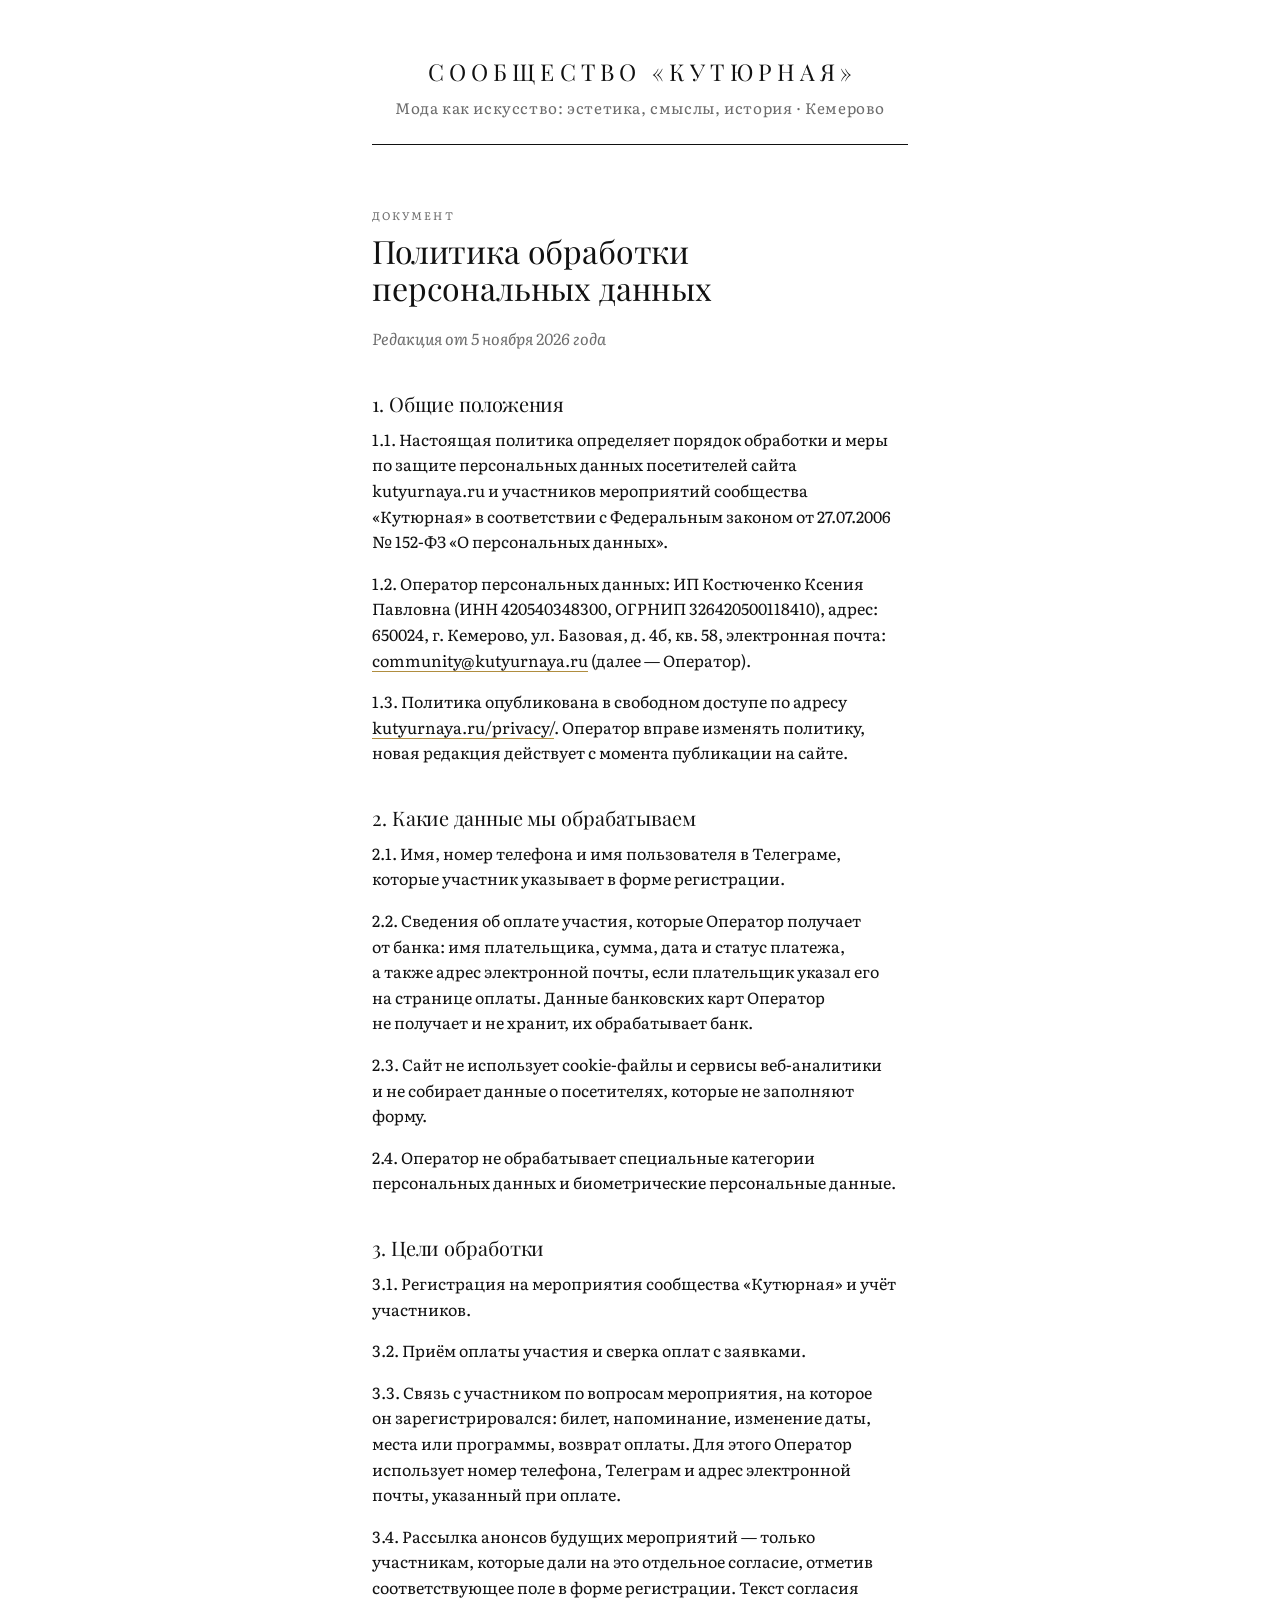
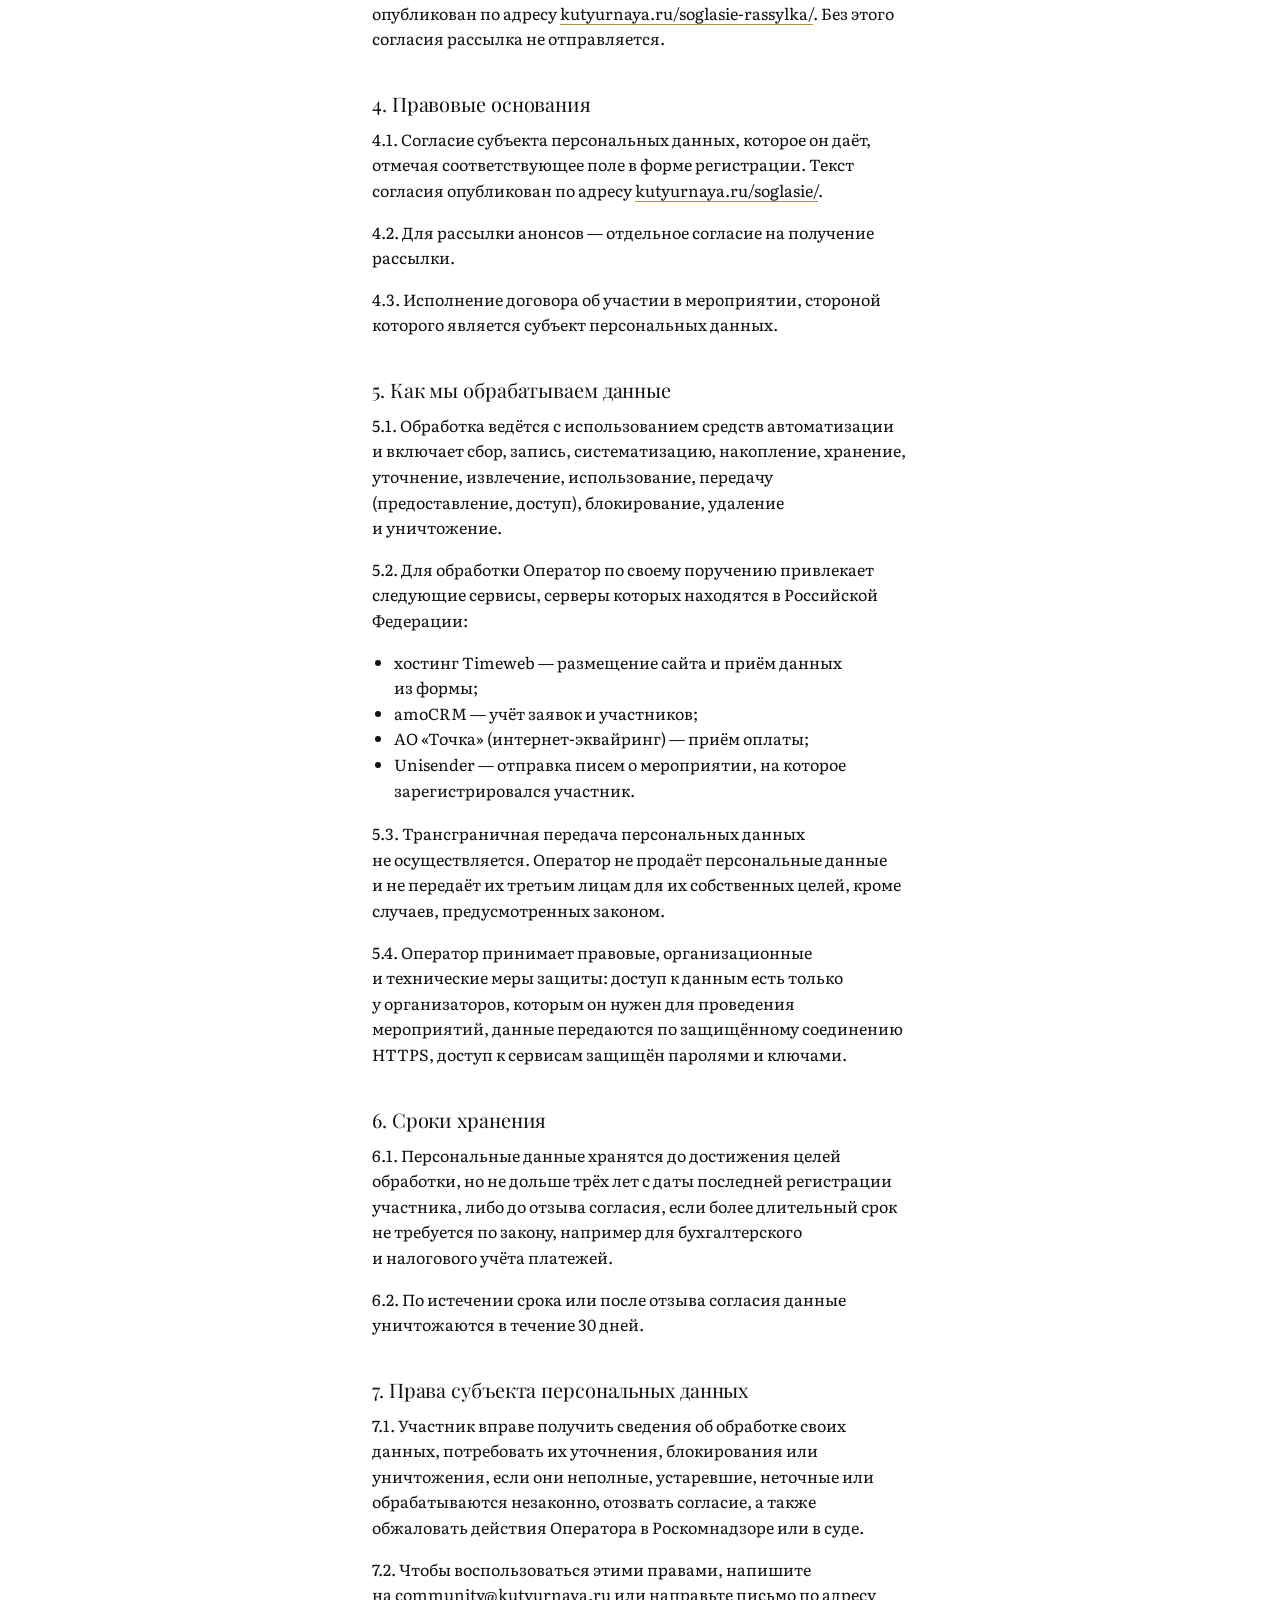
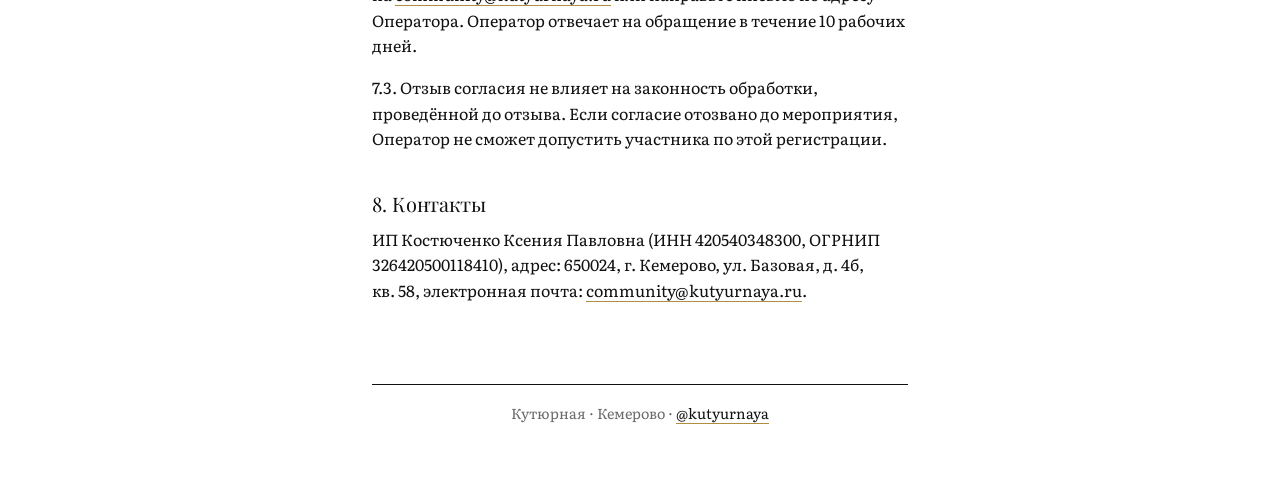
==== commit 064c82c4: "Необязательная галочка согласия на рассылку анонсов: отдельный документ, тег в amoCRM, запись соглас" ====
--- a/privacy/index.html
+++ b/privacy/index.html
@@ -35,11 +35,12 @@
       <p>3.1. Регистрация на&nbsp;мероприятия сообщества «Кутюрная» и&nbsp;учёт участников.</p>
       <p>3.2. Приём оплаты участия и&nbsp;сверка оплат с&nbsp;заявками.</p>
       <p>3.3. Связь с&nbsp;участником по&nbsp;вопросам мероприятия, на&nbsp;которое он&nbsp;зарегистрировался: билет, напоминание, изменение даты, места или программы, возврат оплаты. Для этого Оператор использует номер телефона, Телеграм и&nbsp;адрес электронной почты, указанный при оплате.</p>
-      <p>3.4. Рекламные и&nbsp;информационные рассылки Оператор не&nbsp;отправляет без отдельного согласия участника.</p>
+      <p>3.4. Рассылка анонсов будущих мероприятий&nbsp;— только участникам, которые дали на&nbsp;это отдельное согласие, отметив соответствующее поле в&nbsp;форме регистрации. Текст согласия опубликован по&nbsp;адресу <a href="/soglasie-rassylka/">kutyurnaya.ru/soglasie-rassylka/</a>. Без этого согласия рассылка не&nbsp;отправляется.</p>
 
       <h2>4. Правовые основания</h2>
       <p>4.1. Согласие субъекта персональных данных, которое он&nbsp;даёт, отмечая соответствующее поле в&nbsp;форме регистрации. Текст согласия опубликован по&nbsp;адресу <a href="/soglasie/">kutyurnaya.ru/soglasie/</a>.</p>
-      <p>4.2. Исполнение договора об&nbsp;участии в&nbsp;мероприятии, стороной которого является субъект персональных данных.</p>
+      <p>4.2. Для рассылки анонсов&nbsp;— отдельное согласие на&nbsp;получение рассылки.</p>
+      <p>4.3. Исполнение договора об&nbsp;участии в&nbsp;мероприятии, стороной которого является субъект персональных данных.</p>
 
       <h2>5. Как мы обрабатываем данные</h2>
       <p>5.1. Обработка ведётся с&nbsp;использованием средств автоматизации и&nbsp;включает сбор, запись, систематизацию, накопление, хранение, уточнение, извлечение, использование, передачу (предоставление, доступ), блокирование, удаление и&nbsp;уничтожение.</p>
--- a/style.css
+++ b/style.css
@@ -91,3 +91,4 @@
 .event-place { margin: 0 0 0.3rem; }
 .event-price { margin: 0 0 0.5rem; font-variant-caps: all-small-caps; letter-spacing: 0.1em; font-size: 1.1rem; }
 .form-note { font-size: 0.9rem; color: var(--muted); margin: 0; }
+.reg-form .optional { color: var(--muted); font-size: 0.9em; }
